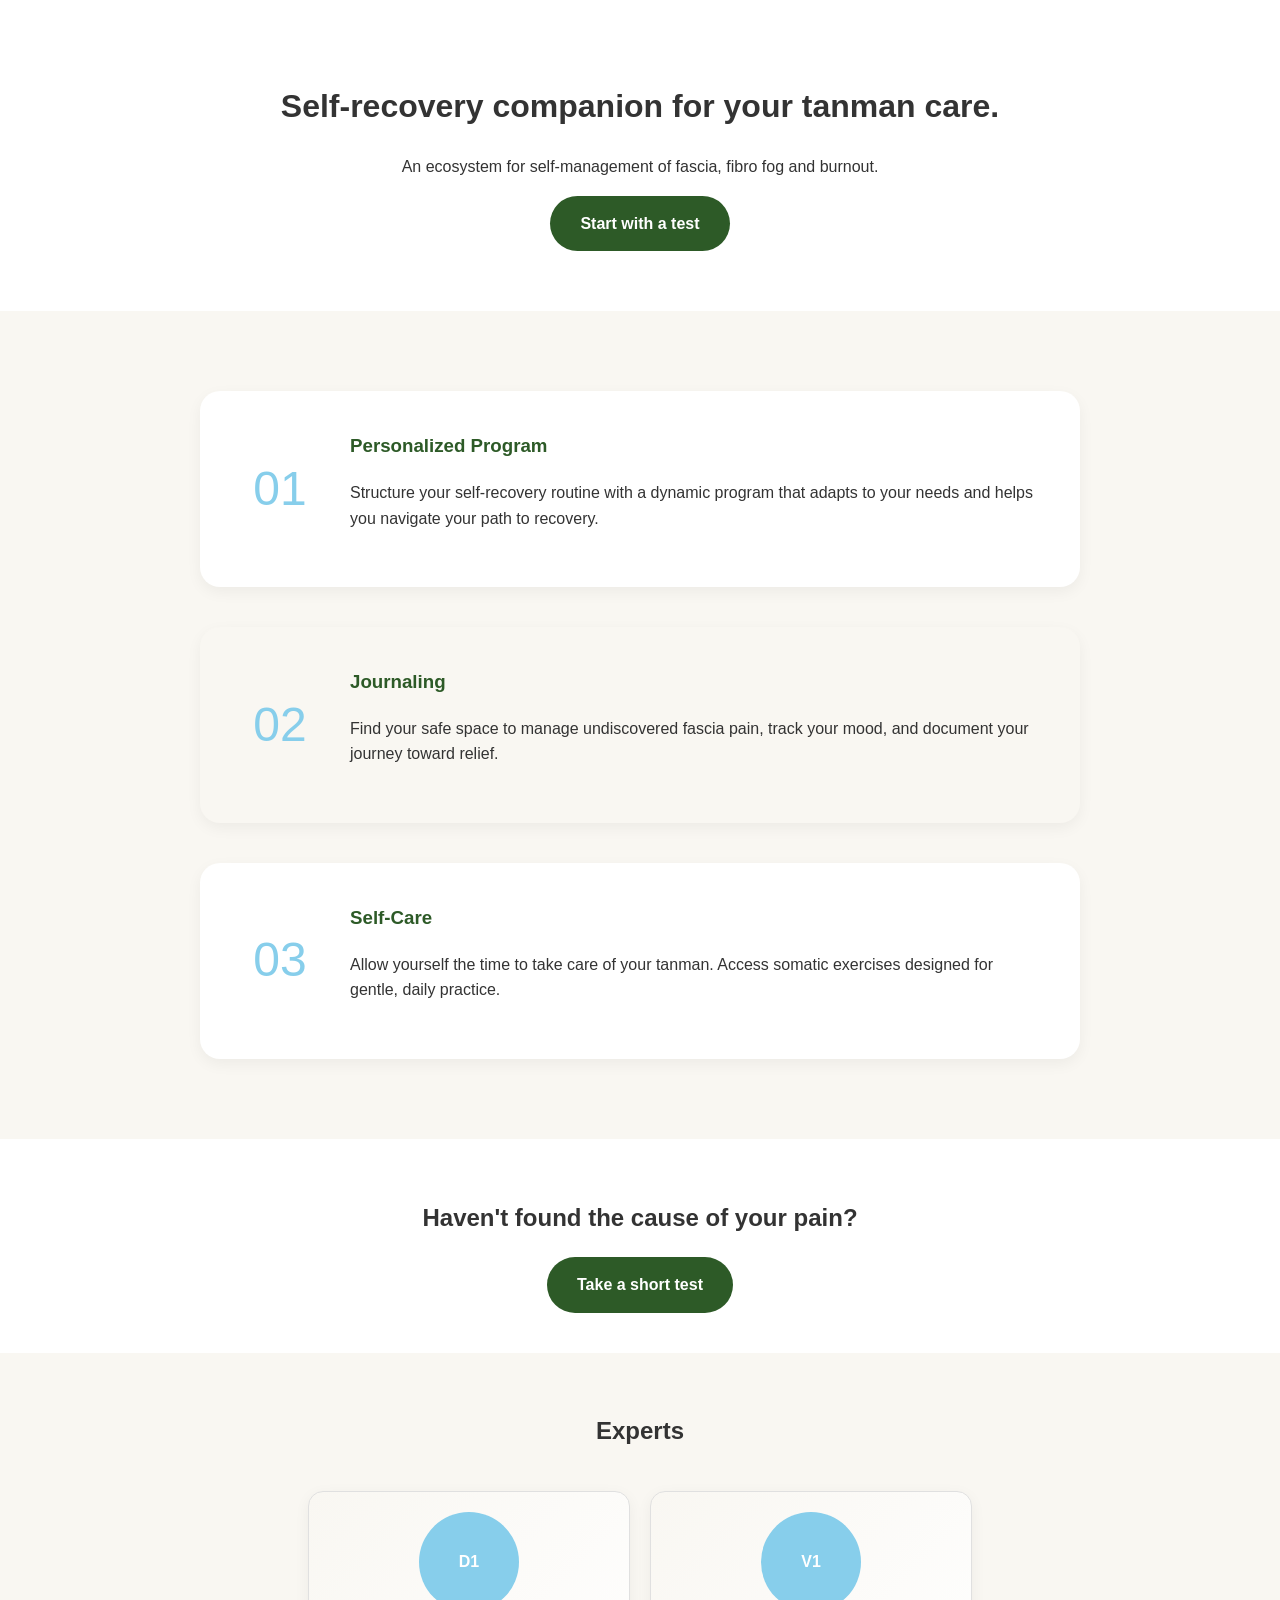
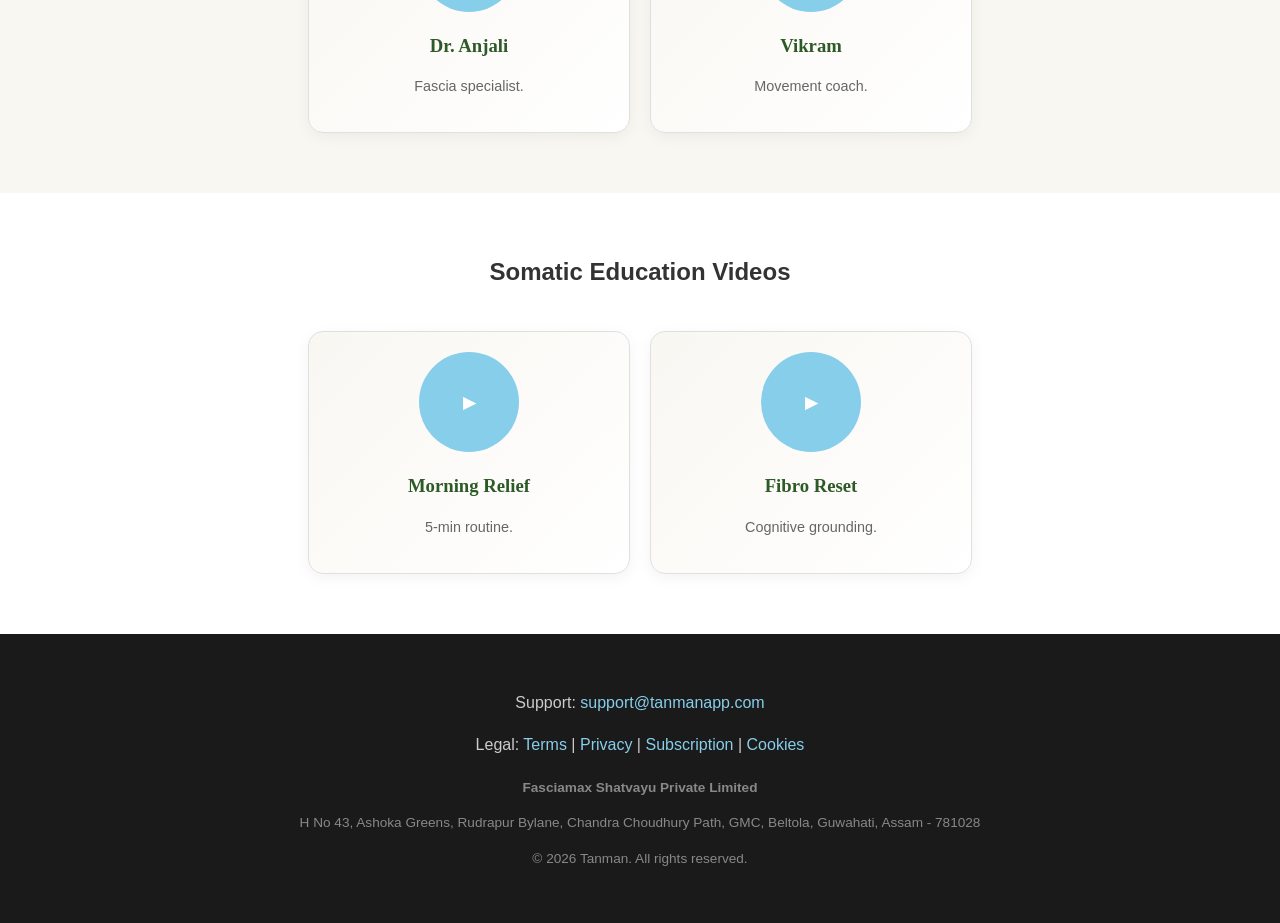
==== index.html @ c7219248 "updated" ====
<!DOCTYPE html>
<html lang="en">
<head>
    <meta charset="UTF-8">
    <meta name="viewport" content="width=device-width, initial-scale=1.0">
    <title>Tanman App - Your Self-Recovery Companion</title>
    <link rel="stylesheet" href="style.css">
</head>
<body>

    <!-- Hero Section -->
    <header>
        <h1>Self-recovery companion for your tanman care.</h1>
        <p>An ecosystem for self-management of fascia, fibro fog and burnout.</p>
        <a href="https://quiz.tanmanapp.com" class="cta-button">Start with a test</a>
    </header>

    <!-- Main Features: Stacked Content Blocks -->
<section>
    <div class="content-section">
        <div class="feature-icon">01</div>
        <div>
            <h3>Personalized Program</h3>
            <p>Structure your self-recovery routine with a dynamic program that adapts to your needs and helps you navigate your path to recovery.</p>
        </div>
    </div>

    <div class="content-section">
        <div class="feature-icon">02</div>
        <div>
            <h3>Journaling</h3>
            <p>Find your safe space to manage undiscovered fascia pain, track your mood, and document your journey toward relief.</p>
        </div>
    </div>

    <div class="content-section">
        <div class="feature-icon">03</div>
        <div>
            <h3>Self-Care</h3>
            <p>Allow yourself the time to take care of your tanman. Access somatic exercises designed for gentle, daily practice.</p>
        </div>
    </div>
</section>

    <!-- CTA Section -->
    <section style="background: var(--white);">
        <h2>Haven't found the cause of your pain?</h2>
        <a href="https://quiz.tanmanapp.com" class="cta-button">Take a short test</a>
    </section>

    <!-- Experts Section -->
    <section>
        <h2>Experts</h2>
        <div class="carousel-container">
            <div class="card"><div class="card-img">D1</div><h3>Dr. Anjali</h3><p>Fascia specialist.</p></div>
            <div class="card"><div class="card-img">V1</div><h3>Vikram</h3><p>Movement coach.</p></div>
        </div>
    </section>

    <!-- Videos Section -->
    <section style="background: var(--white);">
        <h2>Somatic Education Videos</h2>
        <div class="carousel-container">
            <div class="card"><div class="card-img">▶</div><h3>Morning Relief</h3><p>5-min routine.</p></div>
            <div class="card"><div class="card-img">▶</div><h3>Fibro Reset</h3><p>Cognitive grounding.</p></div>
        </div>
    </section>

    <!-- Footer -->
    <footer>
        <nav>
            <p>Support: <a href="mailto:support@tanmanapp.com">support@tanmanapp.com</a></p>
            <p>Legal: <a href="terms.html">Terms</a> | <a href="privacy.html">Privacy</a> | <a href="subscription.html">Subscription</a> | <a href="cookies.html">Cookies</a></p>
        </nav>
        <div class="legal-address">
            <p><strong>Fasciamax Shatvayu Private Limited</strong></p>
            <p>H No 43, Ashoka Greens, Rudrapur Bylane, Chandra Choudhury Path, GMC, Beltola, Guwahati, Assam - 781028</p>
            <p>&copy; 2026 Tanman. All rights reserved.</p>
        </div>
    </footer>

</body>
</html>
---- style.css ----
/* Color Palette */
:root {
    --forest-green: #2d5a27;
    --sky-blue: #87ceeb;
    --bone-white: #f9f7f2;
    --white: #ffffff;
    --text-color: #333;
}

body {
    font-family: 'Segoe UI', Tahoma, Geneva, Verdana, sans-serif;
    line-height: 1.6;
    color: var(--text-color);
    background-color: var(--bone-white);
    margin: 0;
    padding: 0;
}

header {
    padding: 60px 20px;
    background-color: var(--white);
    text-align: center;
}

section {
    padding: 40px 20px;
    text-align: center;
    background-color: var(--bone-white);
}

/* Specific section highlights */
section:nth-of-type(even) {
    background-color: var(--white);
}

.cta-button {
    display: inline-block;
    padding: 15px 30px;
    background-color: var(--forest-green);
    color: var(--white);
    text-decoration: none;
    border-radius: 30px;
    font-weight: bold;
    transition: background 0.3s ease;
}

.cta-button:hover {
    background-color: #1e3d1a;
}

/* Footer styling */
footer {
    background: #1a1a1a;
    color: #ccc;
    padding: 40px 20px;
    text-align: center;
}

footer a {
    color: var(--sky-blue);
    text-decoration: none;
}

.legal-address {
    margin-top: 20px;
    font-size: 0.85em;
    color: #888;
}

footer ul {
    list-style: none;
    padding: 0;
}

footer ul li {
    display: block;
    margin: 10px 0;
}
/* Card Container */
.carousel-container {
    display: flex;
    justify-content: center;
    gap: 20px;
    padding: 20px;
    flex-wrap: wrap;
}

/* Card Styling with Gradient */
.card {
    background: linear-gradient(135deg, #f9f7f2 0%, #ffffff 100%);
    border: 1px solid #e0e0e0;
    border-radius: 15px;
    padding: 20px;
    width: 280px;
    text-align: center;
    box-shadow: 0 4px 15px rgba(0,0,0,0.05);
    transition: transform 0.3s ease;
}

.card:hover { transform: translateY(-10px); }

/* Placeholder Images */
.card-img {
    width: 100px;
    height: 100px;
    background-color: #87ceeb; /* Sky blue placeholder */
    border-radius: 50%;
    margin: 0 auto 15px;
    display: flex;
    align-items: center;
    justify-content: center;
    color: white;
    font-weight: bold;
}

/* Container for stacked content blocks */
.content-section {
    max-width: 800px;
    margin: 40px auto;
    padding: 40px;
    border-radius: 20px;
    background: var(--white);
    box-shadow: 0 5px 15px rgba(0,0,0,0.05);
    text-align: left;
    display: flex;
    align-items: center;
    gap: 30px;
}

/* Optional: Alternate background colors for visual flow */
.content-section:nth-of-type(even) {
    background: var(--bone-white);
}

.feature-icon {
    font-size: 3rem;
    color: var(--sky-blue);
    min-width: 80px;
    text-align: center;
}

.content-section h3 { color: var(--forest-green); margin-top: 0; }
/* Typography Styles */
.card h3 { font-family: 'Georgia', serif; color: #2d5a27; margin-bottom: 10px; }
.card p { font-family: 'Arial', sans-serif; font-size: 0.9em; color: #666; }
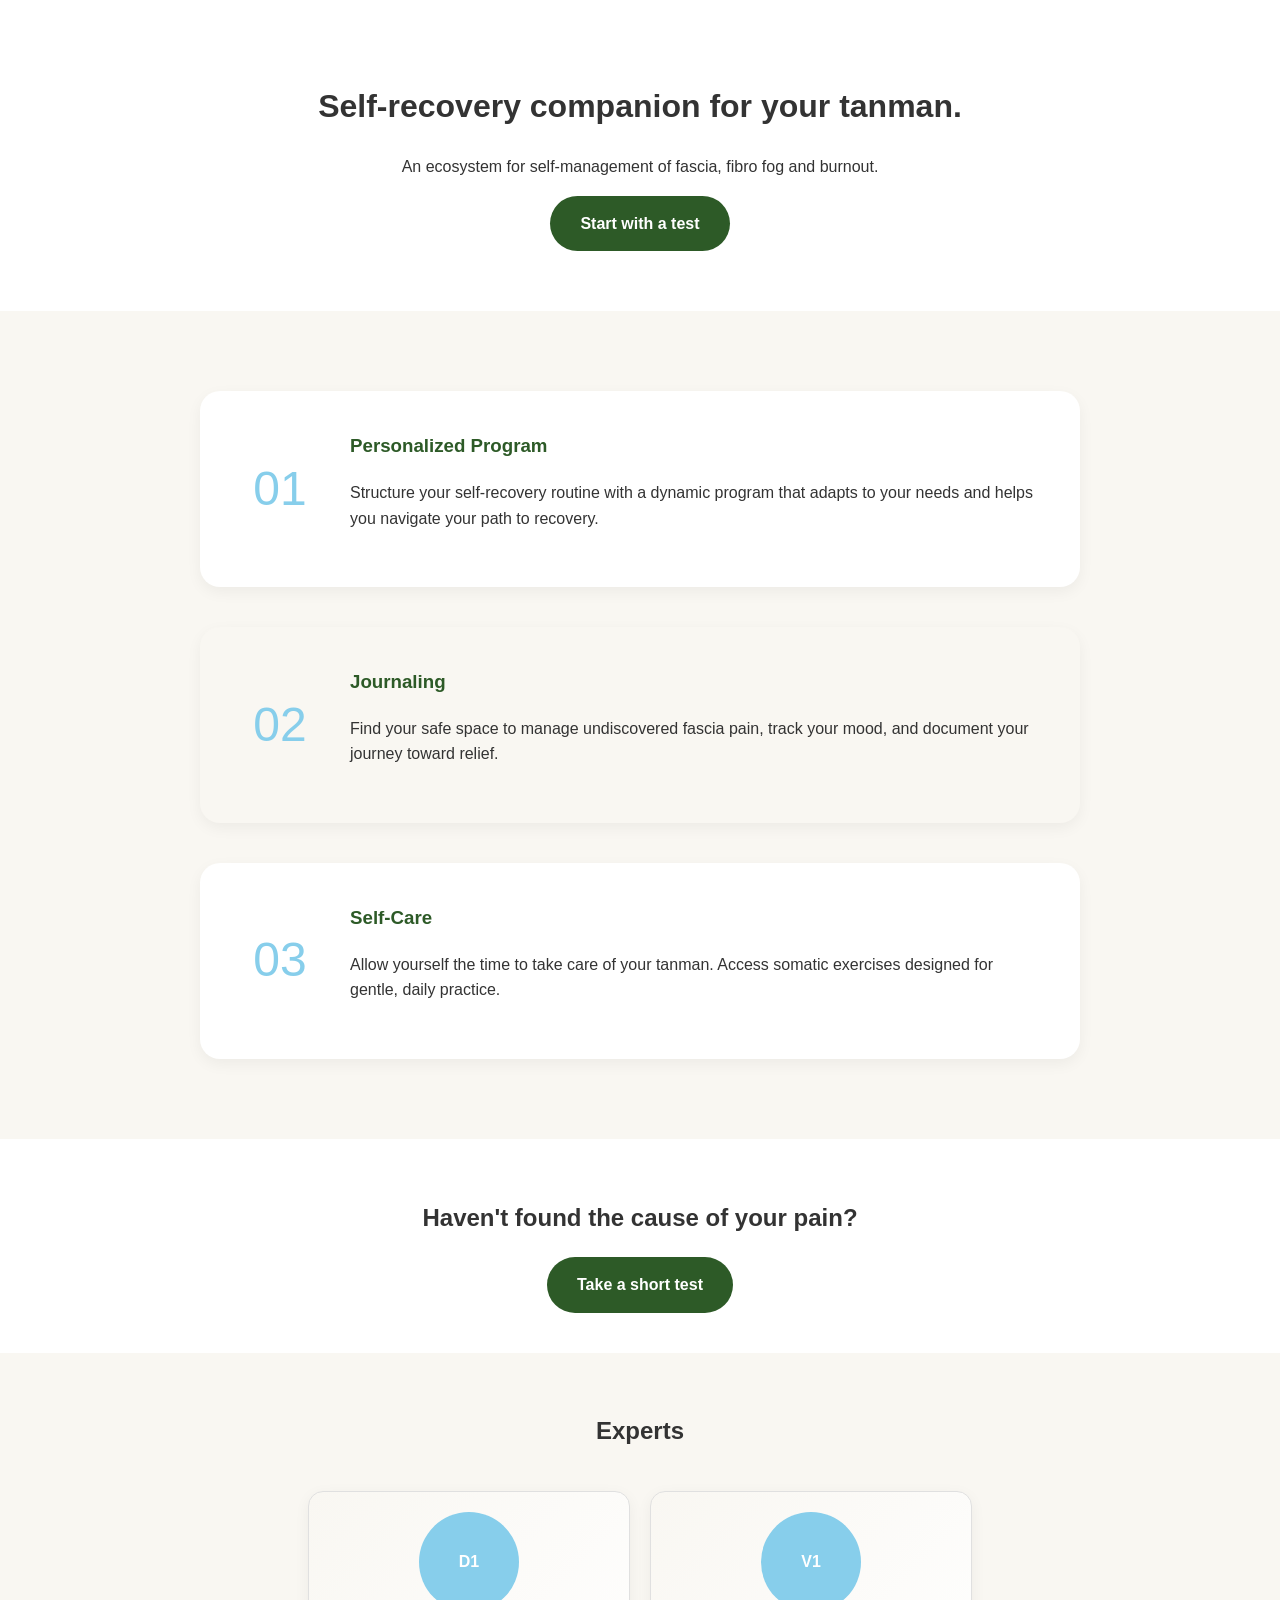
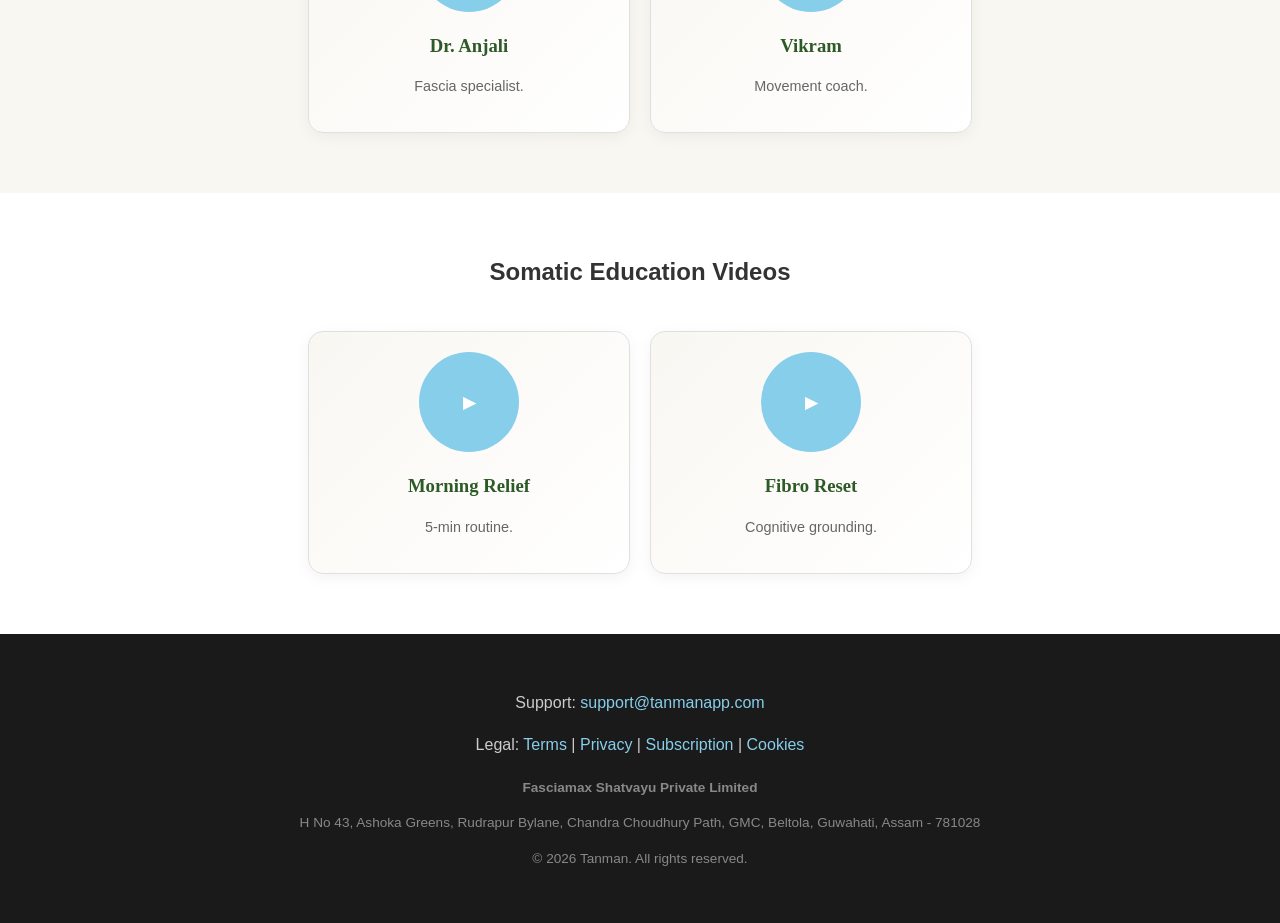
==== commit aa8a33d5: "hh" ====
--- a/index.html
+++ b/index.html
@@ -10,7 +10,7 @@
 
     <!-- Hero Section -->
     <header>
-        <h1>Self-recovery companion for your tanman care.</h1>
+        <h1>Self-recovery companion for your tanman.</h1>
         <p>An ecosystem for self-management of fascia, fibro fog and burnout.</p>
         <a href="https://quiz.tanmanapp.com" class="cta-button">Start with a test</a>
     </header>
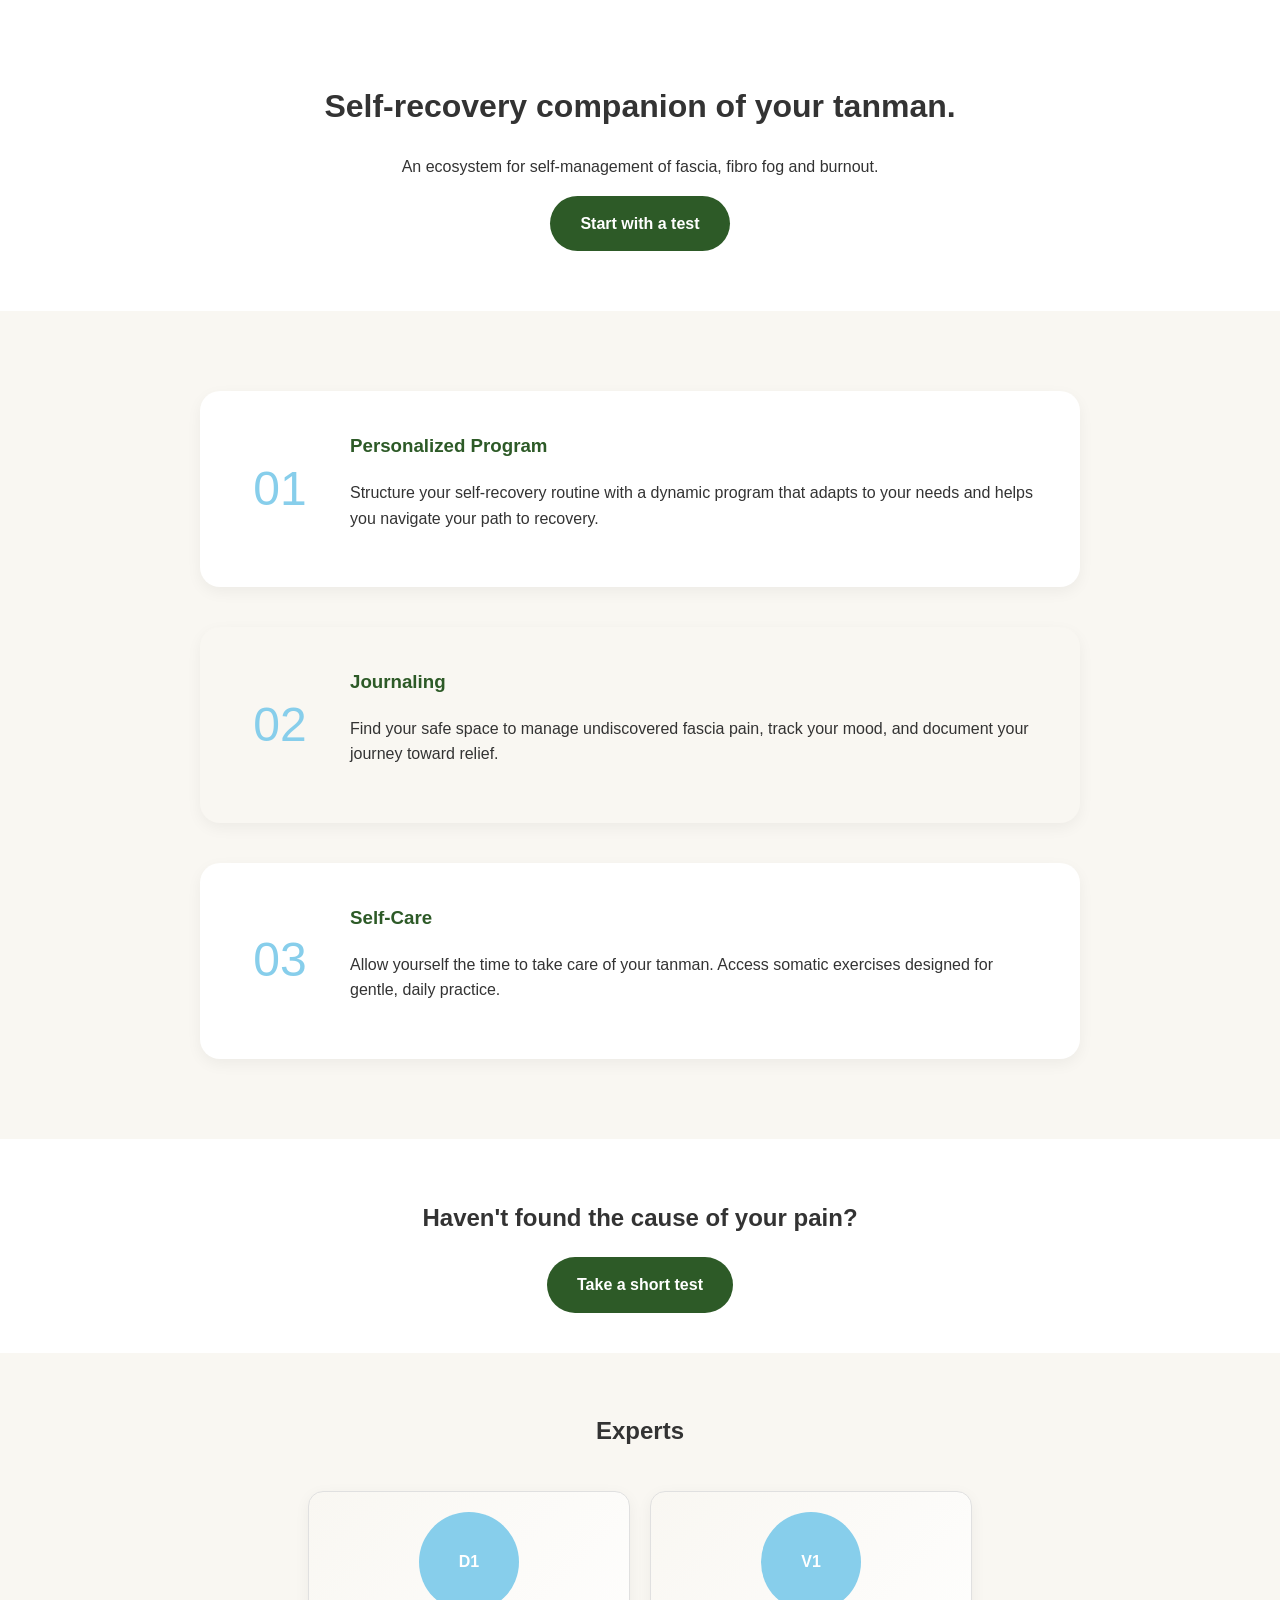
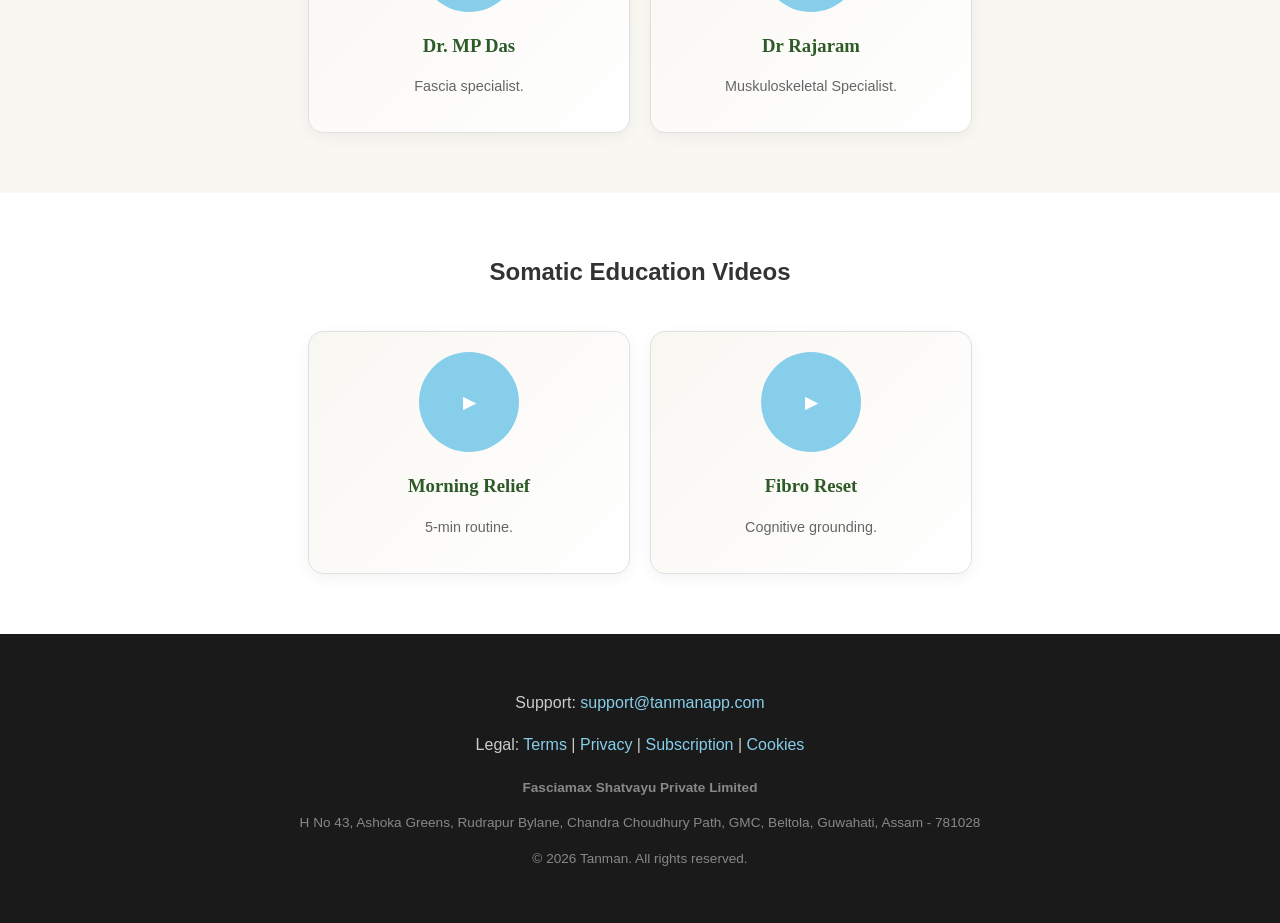
==== commit a64297f2: "dddd" ====
--- a/index.html
+++ b/index.html
@@ -10,7 +10,7 @@
 
     <!-- Hero Section -->
     <header>
-        <h1>Self-recovery companion for your tanman.</h1>
+        <h1>Self-recovery companion of your tanman.</h1>
         <p>An ecosystem for self-management of fascia, fibro fog and burnout.</p>
         <a href="https://quiz.tanmanapp.com" class="cta-button">Start with a test</a>
     </header>
@@ -52,8 +52,8 @@
     <section>
         <h2>Experts</h2>
         <div class="carousel-container">
-            <div class="card"><div class="card-img">D1</div><h3>Dr. Anjali</h3><p>Fascia specialist.</p></div>
-            <div class="card"><div class="card-img">V1</div><h3>Vikram</h3><p>Movement coach.</p></div>
+            <div class="card"><div class="card-img">D1</div><h3>Dr. MP Das</h3><p>Fascia specialist.</p></div>
+            <div class="card"><div class="card-img">V1</div><h3>Dr Rajaram</h3><p>Muskuloskeletal Specialist.</p></div>
         </div>
     </section>
 
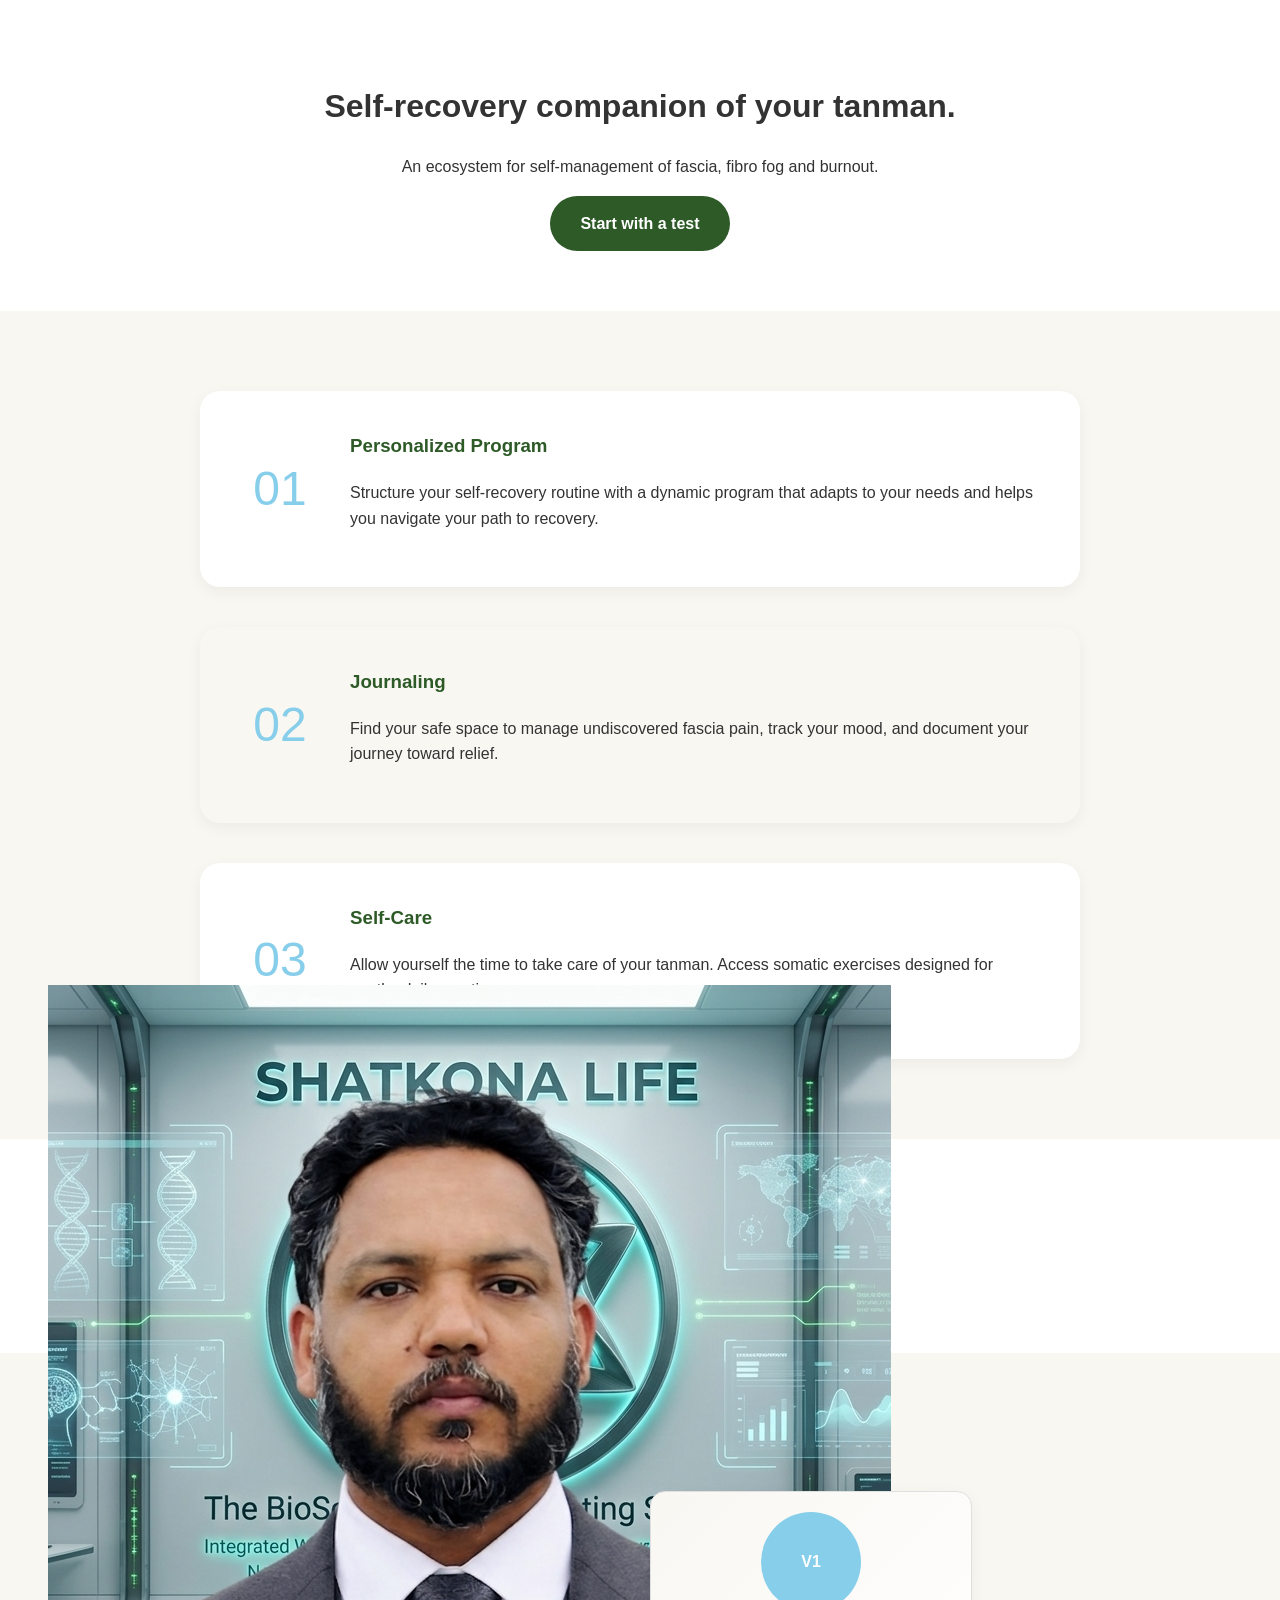
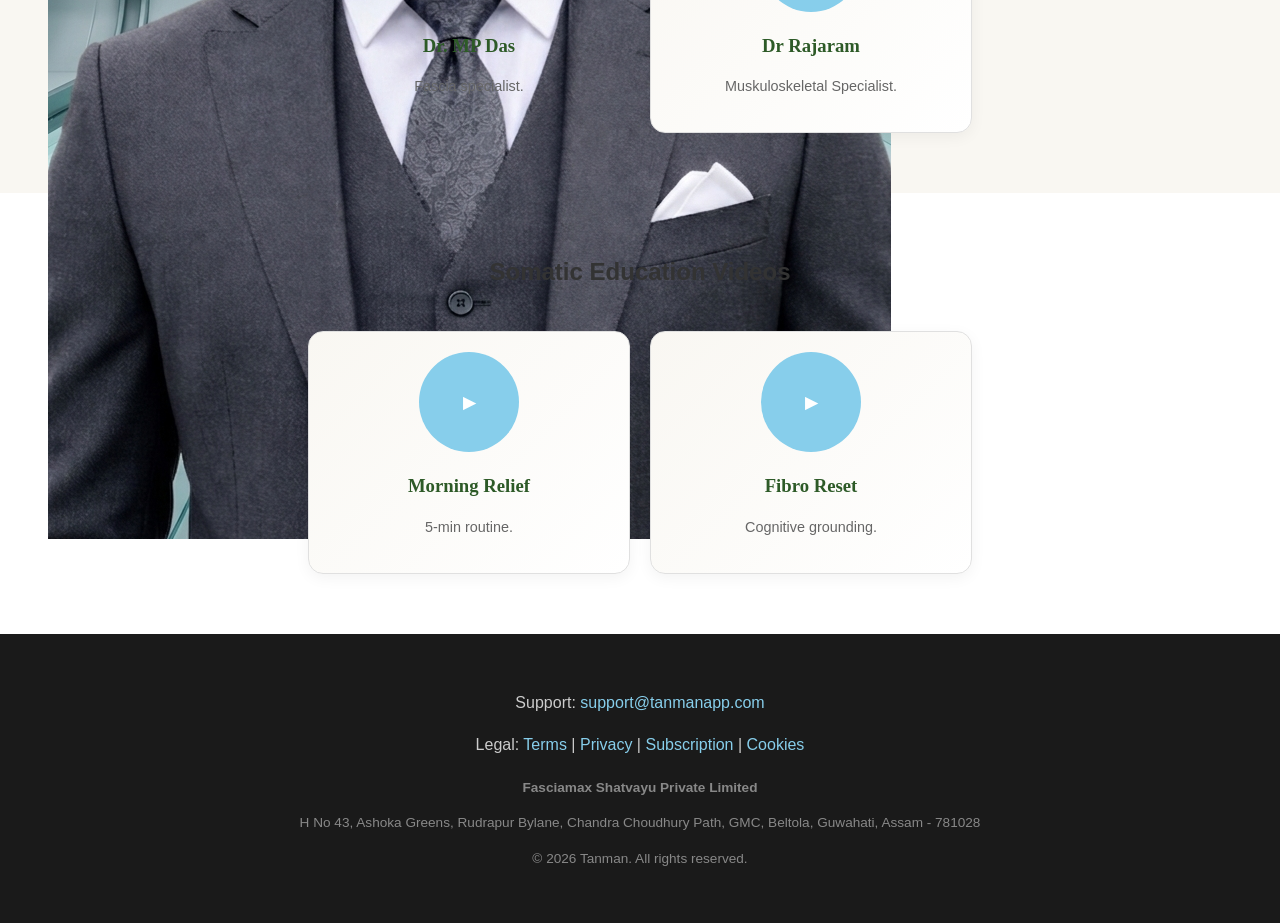
==== commit 57f8de47: "hbhb" ====
--- a/index.html
+++ b/index.html
@@ -49,13 +49,26 @@
     </section>
 
     <!-- Experts Section -->
-    <section>
-        <h2>Experts</h2>
-        <div class="carousel-container">
-            <div class="card"><div class="card-img">D1</div><h3>Dr. MP Das</h3><p>Fascia specialist.</p></div>
-            <div class="card"><div class="card-img">V1</div><h3>Dr Rajaram</h3><p>Muskuloskeletal Specialist.</p></div>
+<section>
+    <h2>Experts</h2>
+    <div class="carousel-container">
+        <!-- Dr. MP Das with image -->
+        <div class="card">
+            <div class="card-img">
+                <img src="assets/team/member1.jpg" alt="Dr. MP Das">
+            </div>
+            <h3>Dr. MP Das</h3>
+            <p>Fascia specialist.</p>
         </div>
-    </section>
+
+        <!-- Keep other members here -->
+        <div class="card">
+            <div class="card-img">V1</div>
+            <h3>Dr Rajaram</h3>
+            <p>Muskuloskeletal Specialist.</p>
+        </div>
+    </div>
+</section>
 
     <!-- Videos Section -->
     <section style="background: var(--white);">
--- a/style.css
+++ b/style.css
@@ -11,7 +11,10 @@
     font-family: 'Segoe UI', Tahoma, Geneva, Verdana, sans-serif;
     line-height: 1.6;
     color: var(--text-color);
-    background-color: var(--bone-white);
+    /* Updated background gradient */
+    background: linear-gradient(180deg, #3992f3 0%, #4d9bef 50%, #ffffff 100%);
+    background-attachment: fixed;
+    min-height: 100vh;
     margin: 0;
     padding: 0;
 }
@@ -76,6 +79,7 @@
     display: block;
     margin: 10px 0;
 }
+
 /* Card Container */
 .carousel-container {
     display: flex;
@@ -140,6 +144,7 @@
 }
 
 .content-section h3 { color: var(--forest-green); margin-top: 0; }
+
 /* Typography Styles */
 .card h3 { font-family: 'Georgia', serif; color: #2d5a27; margin-bottom: 10px; }
 .card p { font-family: 'Arial', sans-serif; font-size: 0.9em; color: #666; }
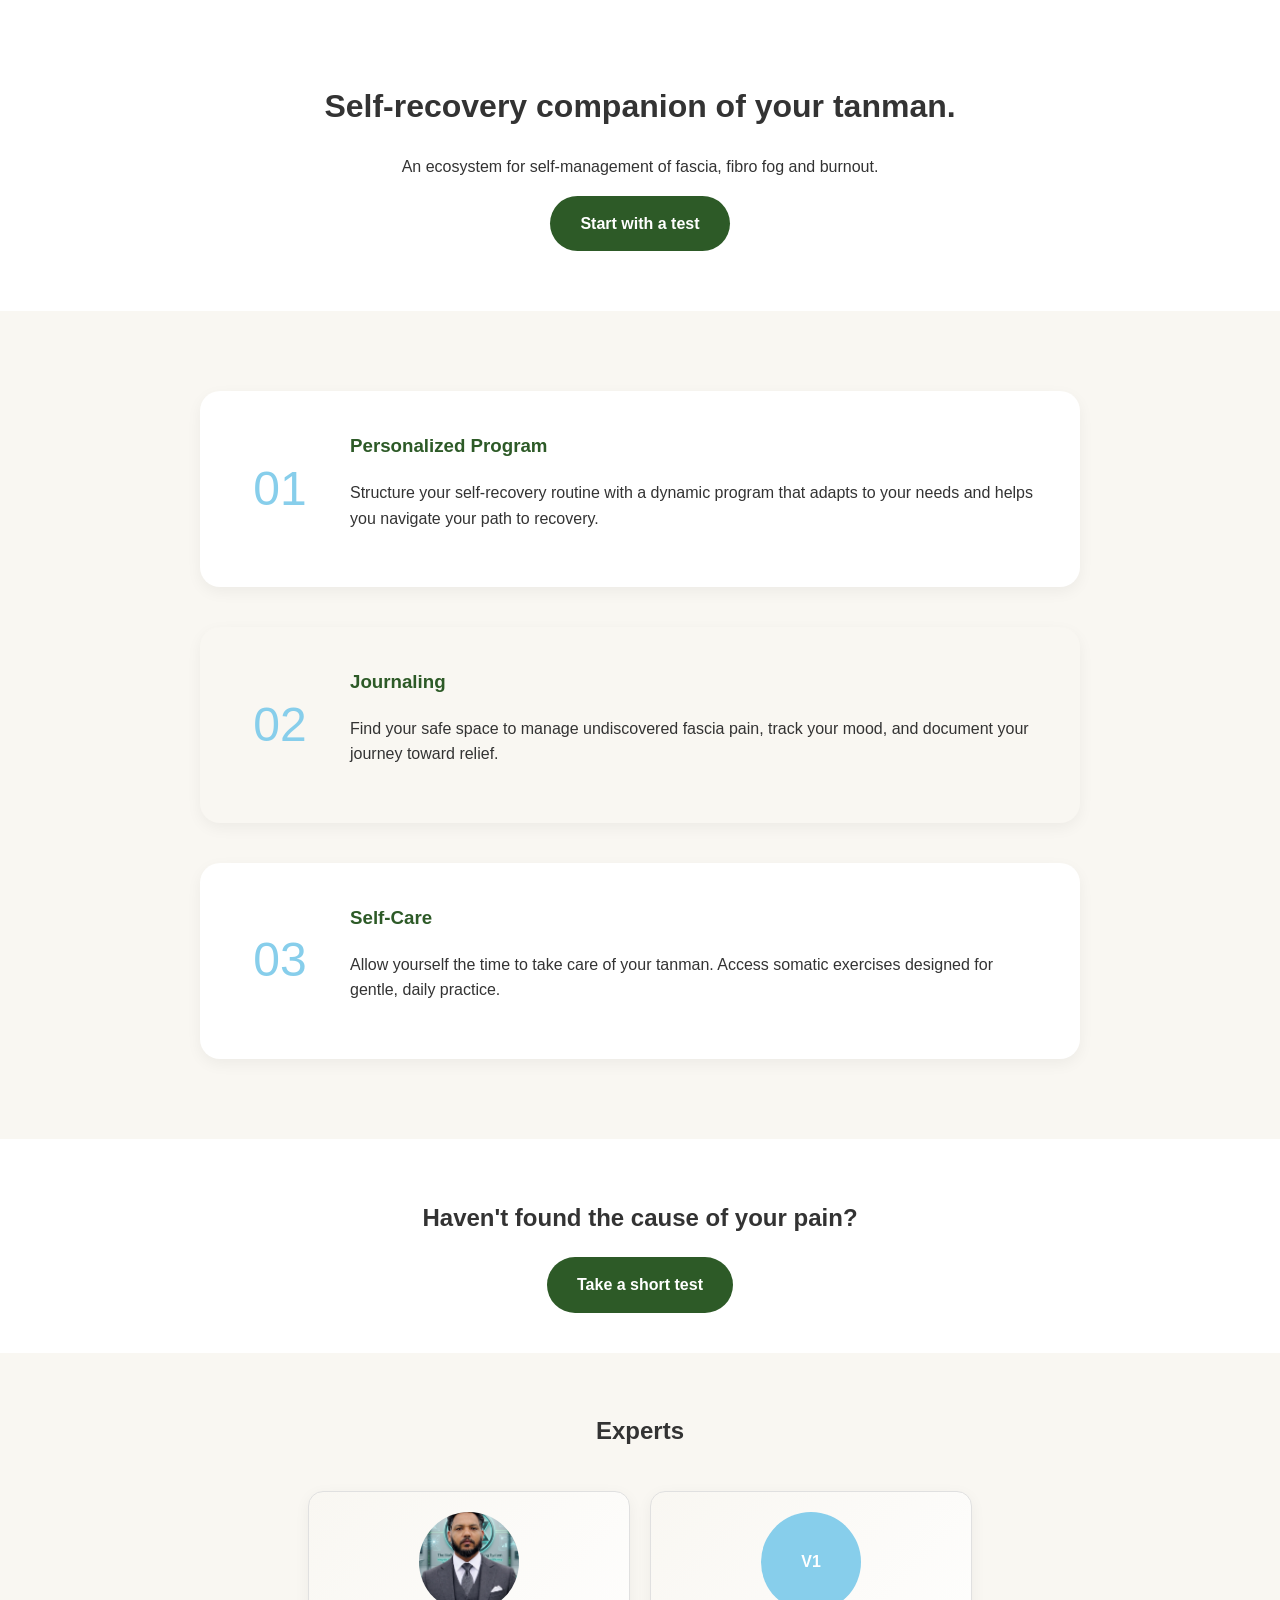
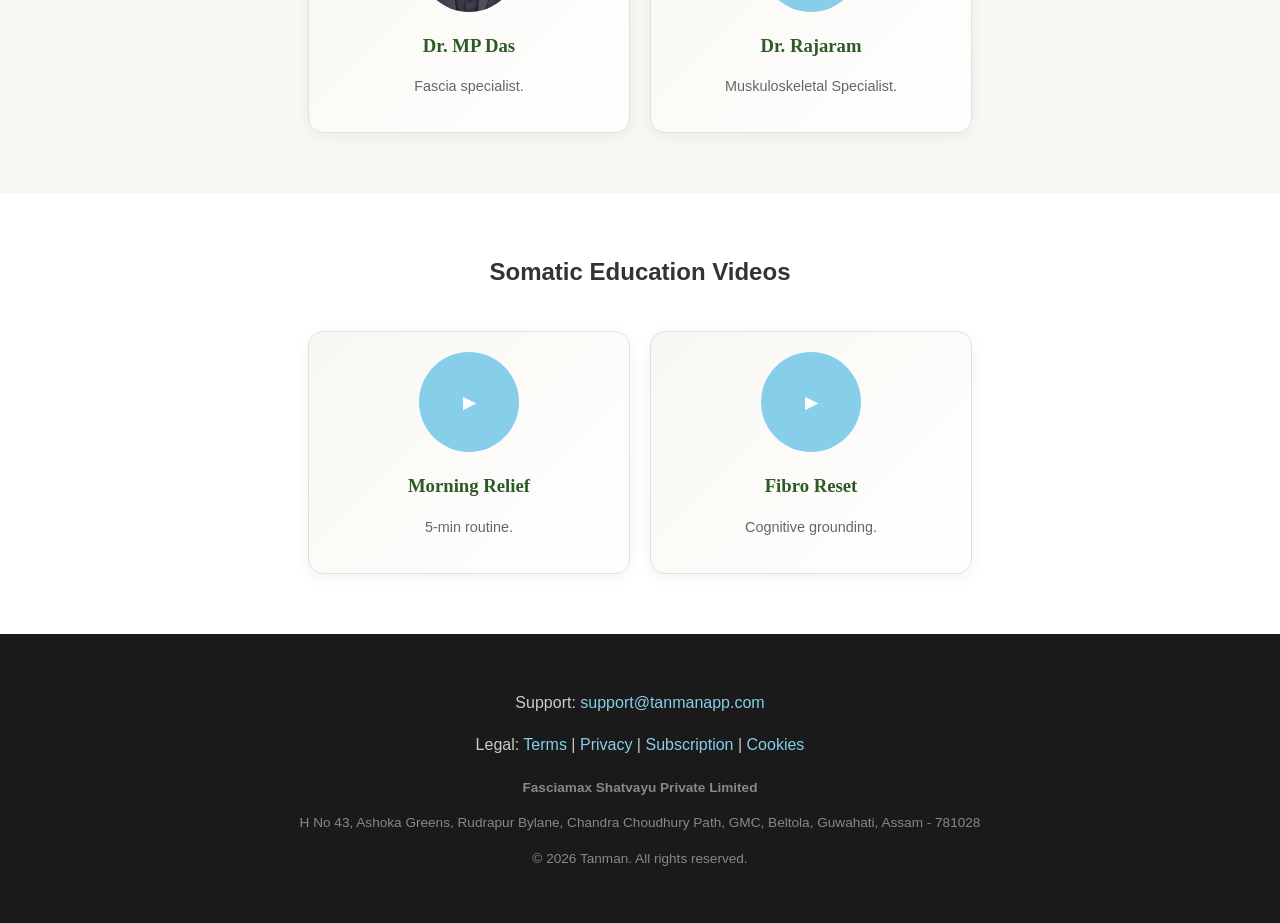
==== commit 6eae8c8b: "hhh" ====
--- a/index.html
+++ b/index.html
@@ -52,23 +52,30 @@
 <section>
     <h2>Experts</h2>
     <div class="carousel-container">
-        <!-- Dr. MP Das with image -->
-        <div class="card">
-            <div class="card-img">
-                <img src="assets/team/member1.jpg" alt="Dr. MP Das">
+        
+        <!-- Dr. MP Das -->
+        <a href="specialist-das.html" style="text-decoration: none; color: inherit;">
+            <div class="card">
+                <div class="card-img">
+                    <img src="assets/team/member1.jpg" alt="Dr. MP Das">
+                </div>
+                <h3>Dr. MP Das</h3>
+                <p>Fascia specialist.</p>
             </div>
-            <h3>Dr. MP Das</h3>
-            <p>Fascia specialist.</p>
-        </div>
+        </a>
 
-        <!-- Keep other members here -->
-        <div class="card">
-            <div class="card-img">V1</div>
-            <h3>Dr Rajaram</h3>
-            <p>Muskuloskeletal Specialist.</p>
-        </div>
+        <!-- Dr. Rajaram (Add link here once you create his page) -->
+        <a href="specialist-rajaram.html" style="text-decoration: none; color: inherit;">
+            <div class="card">
+                <div class="card-img">V1</div>
+                <h3>Dr. Rajaram</h3>
+                <p>Muskuloskeletal Specialist.</p>
+            </div>
+        </a>
     </div>
 </section>
+
+       
 
     <!-- Videos Section -->
     <section style="background: var(--white);">
--- a/style.css
+++ b/style.css
@@ -143,6 +143,24 @@
     text-align: center;
 }
 
+.card-img {
+    width: 100px;
+    height: 100px;
+    border-radius: 50%;
+    margin: 0 auto 15px;
+    overflow: hidden; /* Important: clips the image to the circle */
+    background-color: #87ceeb; /* Fallback color */
+    display: flex;
+    align-items: center;
+    justify-content: center;
+}
+
+.card-img img {
+    width: 100%;
+    height: 100%;
+    object-fit: cover; /* Important: ensures the photo fills the circle without stretching */
+}
+
 .content-section h3 { color: var(--forest-green); margin-top: 0; }
 
 /* Typography Styles */
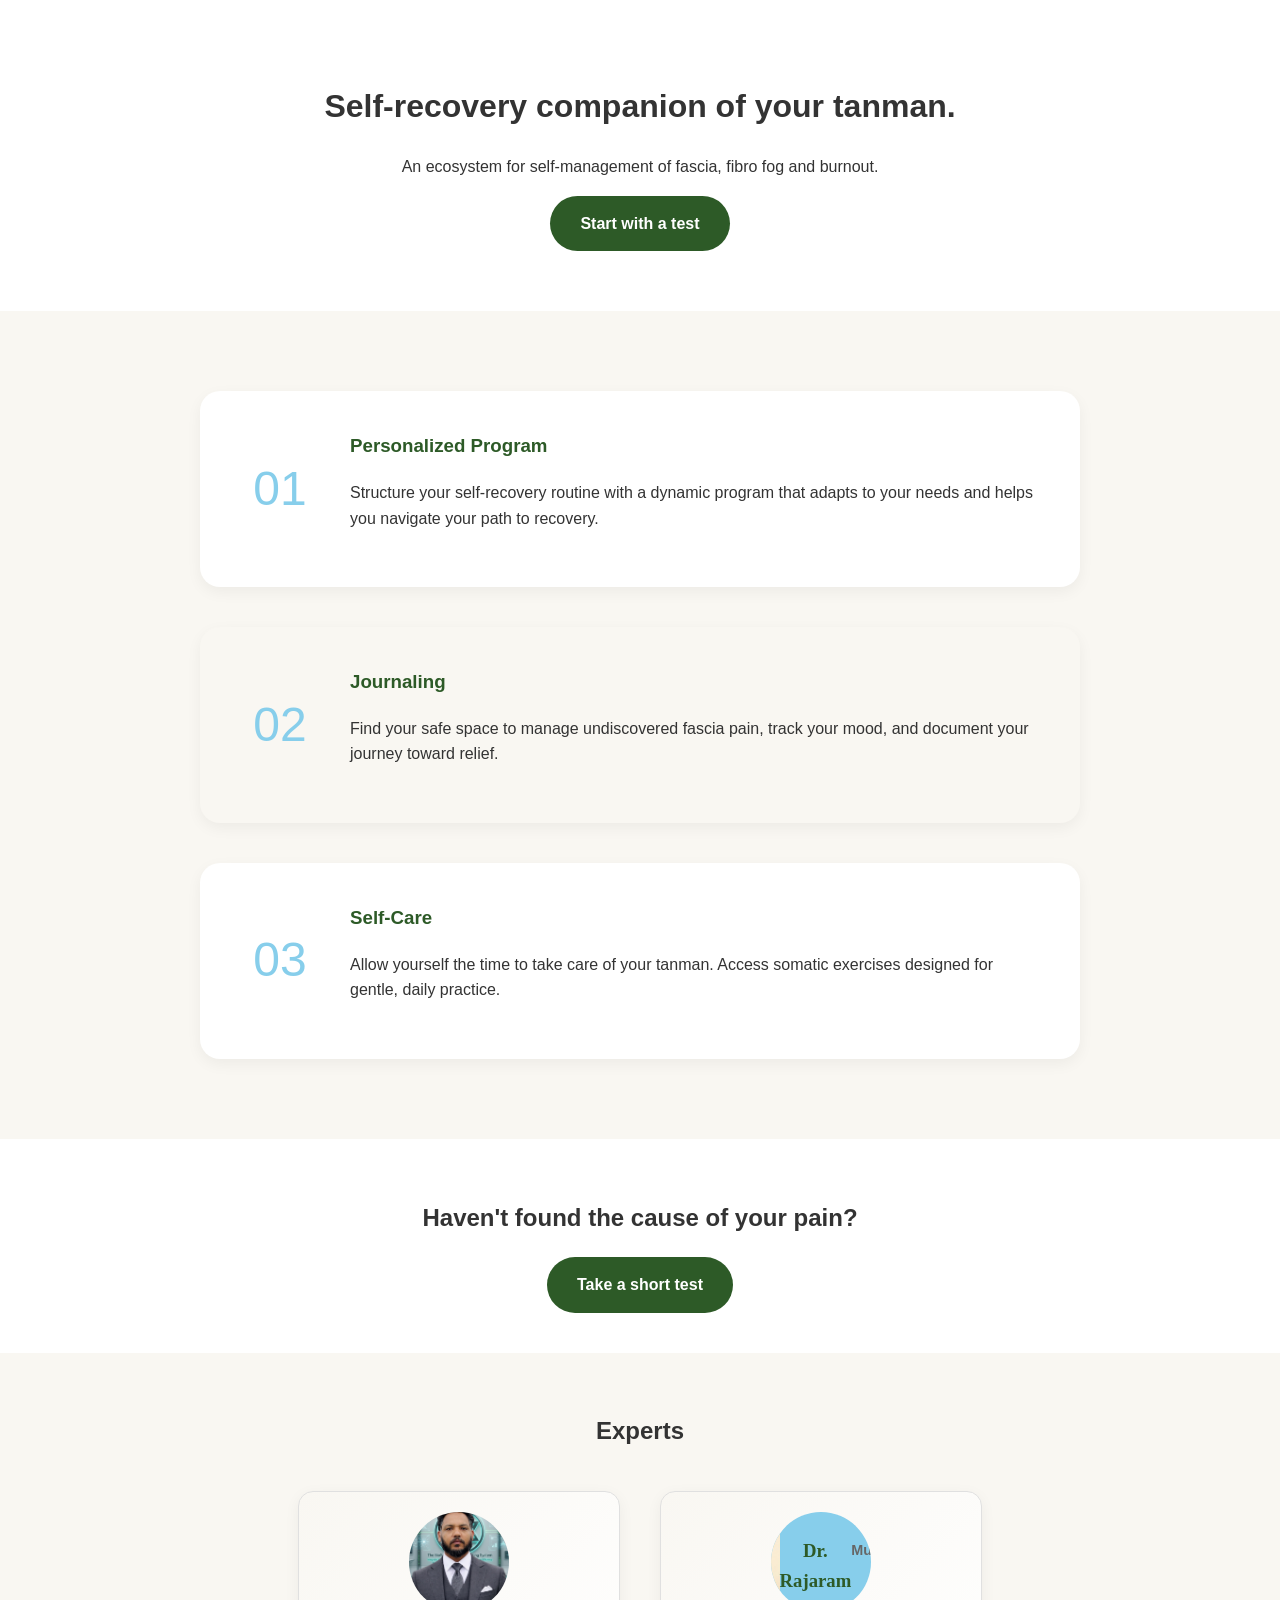
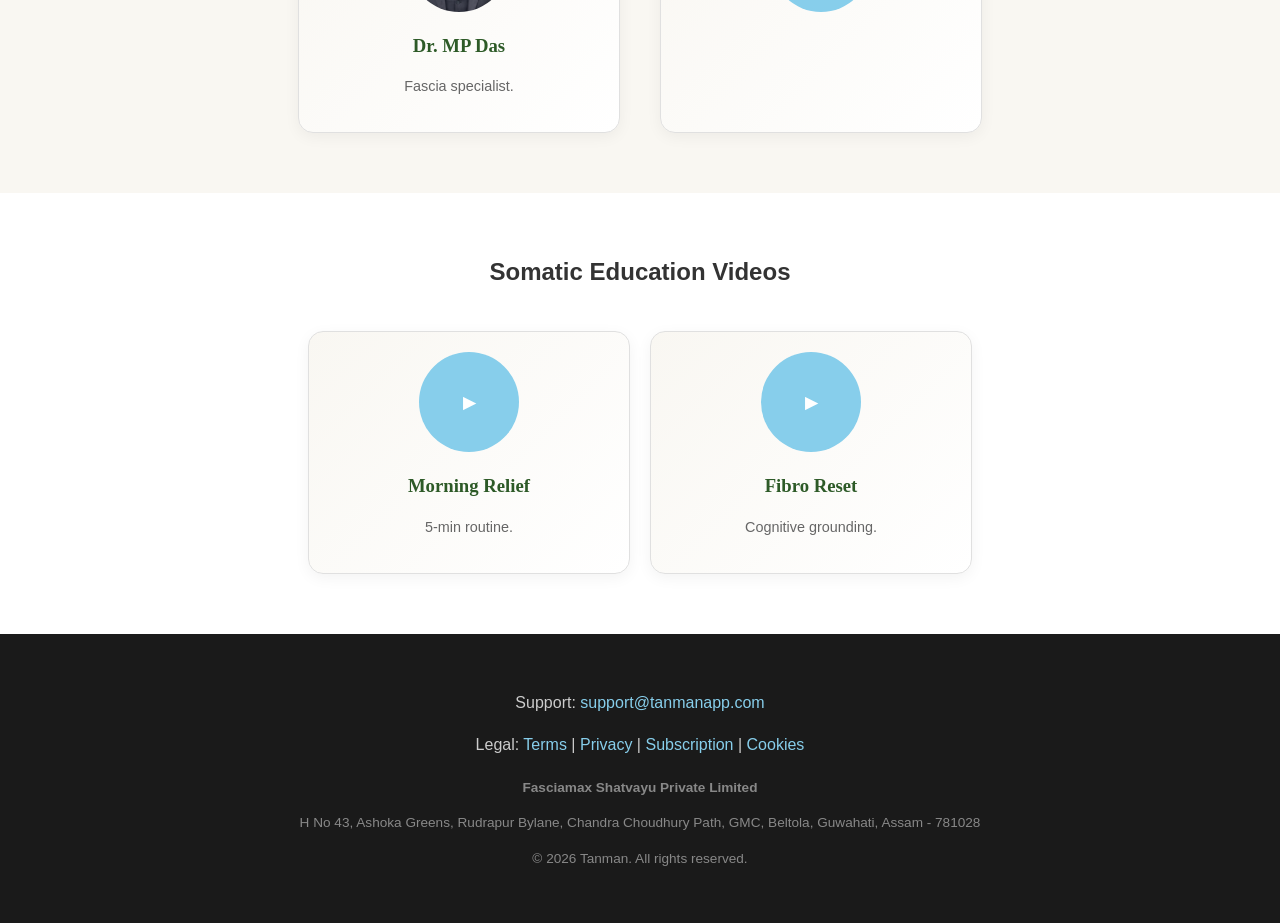
==== commit f7e4e885: "rajaram" ====
--- a/index.html
+++ b/index.html
@@ -67,7 +67,8 @@
         <!-- Dr. Rajaram (Add link here once you create his page) -->
         <a href="specialist-rajaram.html" style="text-decoration: none; color: inherit;">
             <div class="card">
-                <div class="card-img">V1</div>
+                <div class="card-img">
+                    <img src="assets/team/member2.jpg" alt="Dr. Rajaram">
                 <h3>Dr. Rajaram</h3>
                 <p>Muskuloskeletal Specialist.</p>
             </div>
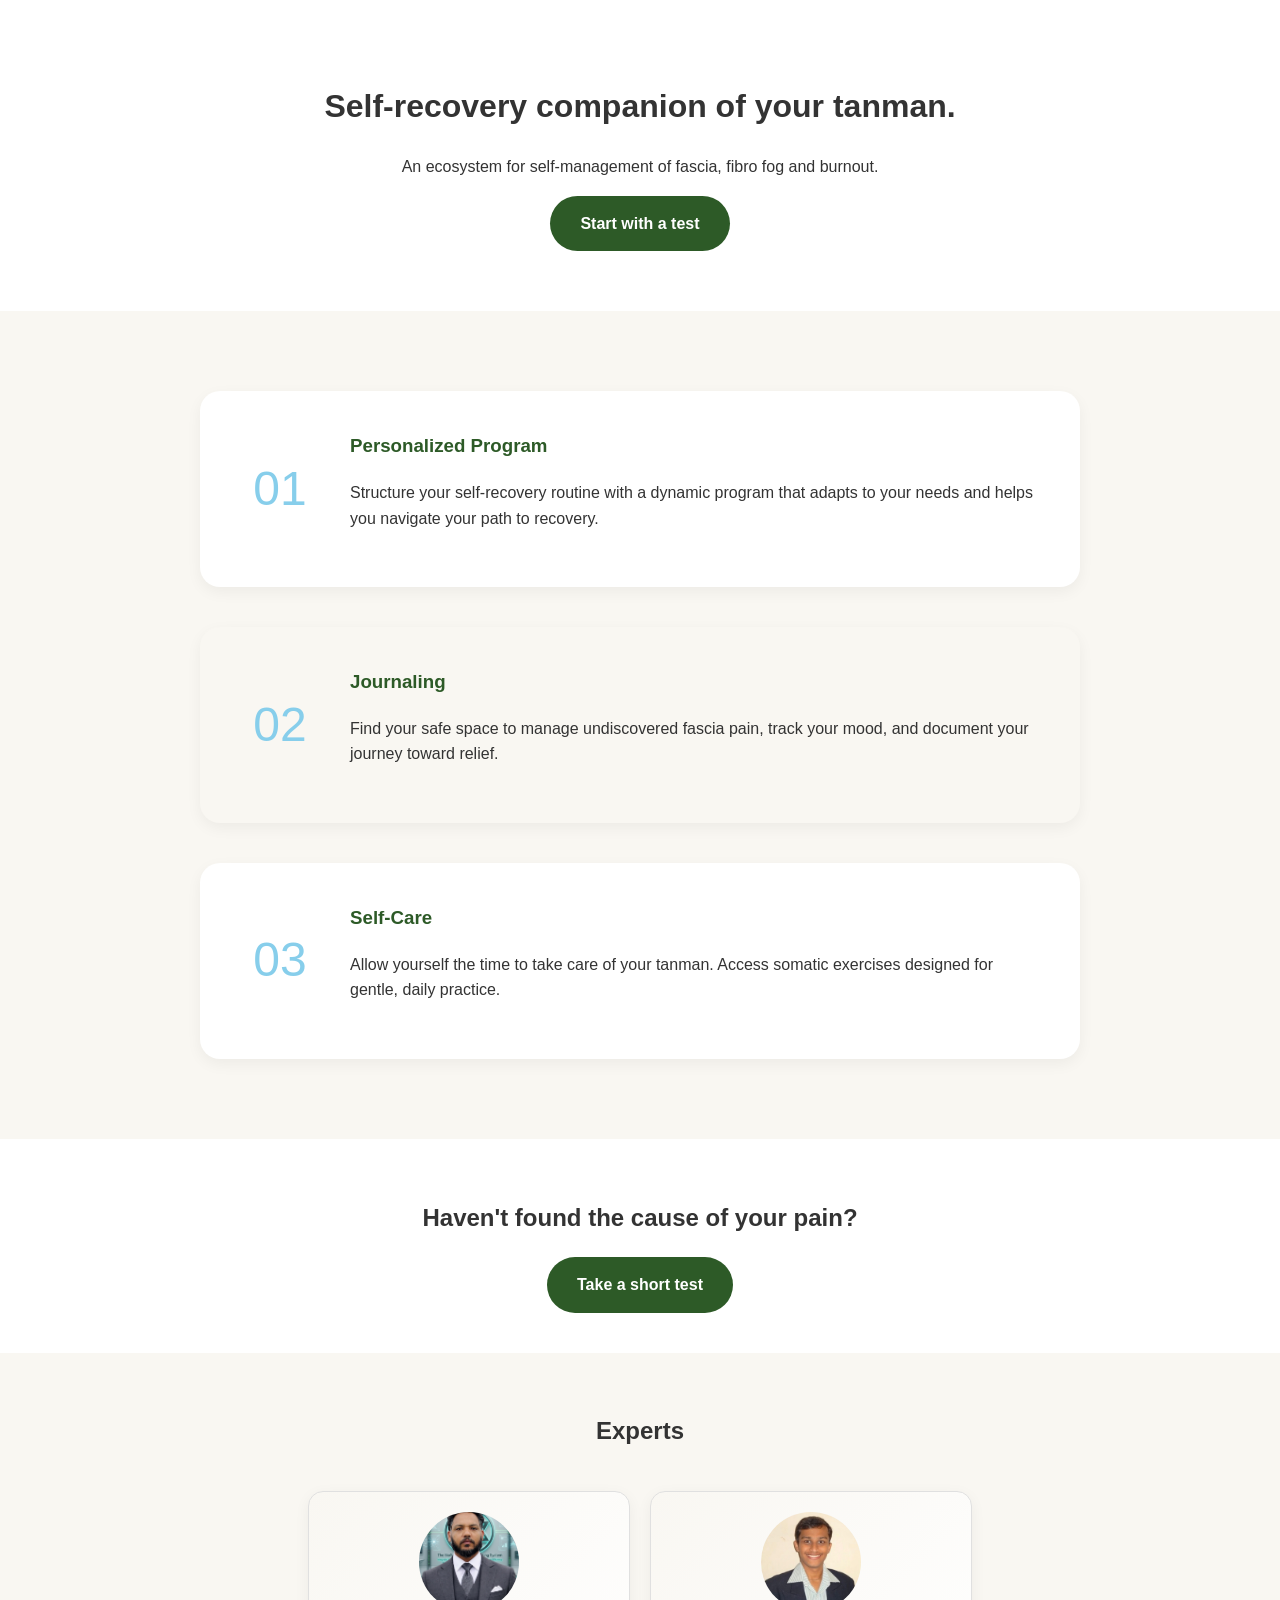
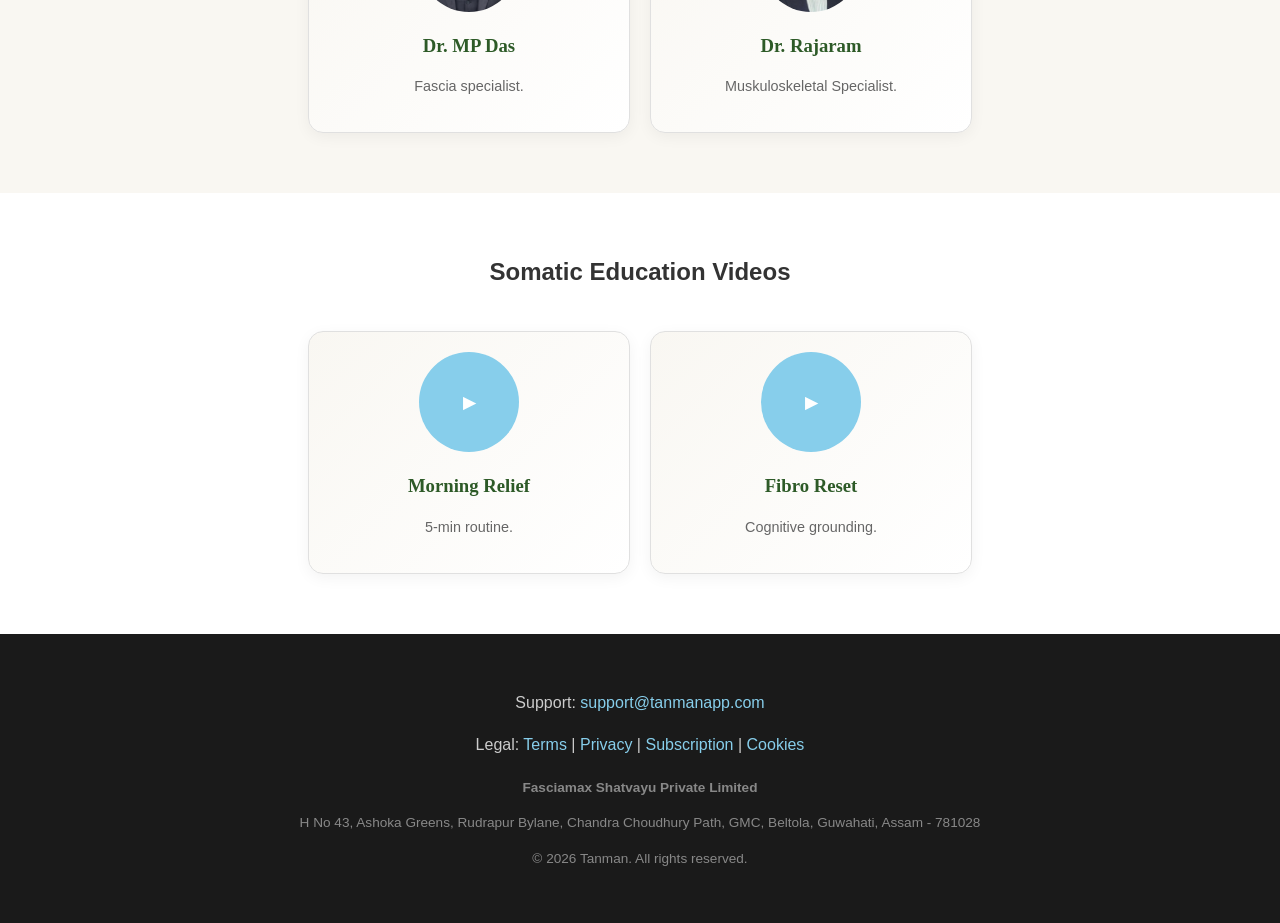
==== commit 6454fcae: "cc" ====
--- a/index.html
+++ b/index.html
@@ -69,6 +69,7 @@
             <div class="card">
                 <div class="card-img">
                     <img src="assets/team/member2.jpg" alt="Dr. Rajaram">
+                </div>
                 <h3>Dr. Rajaram</h3>
                 <p>Muskuloskeletal Specialist.</p>
             </div>
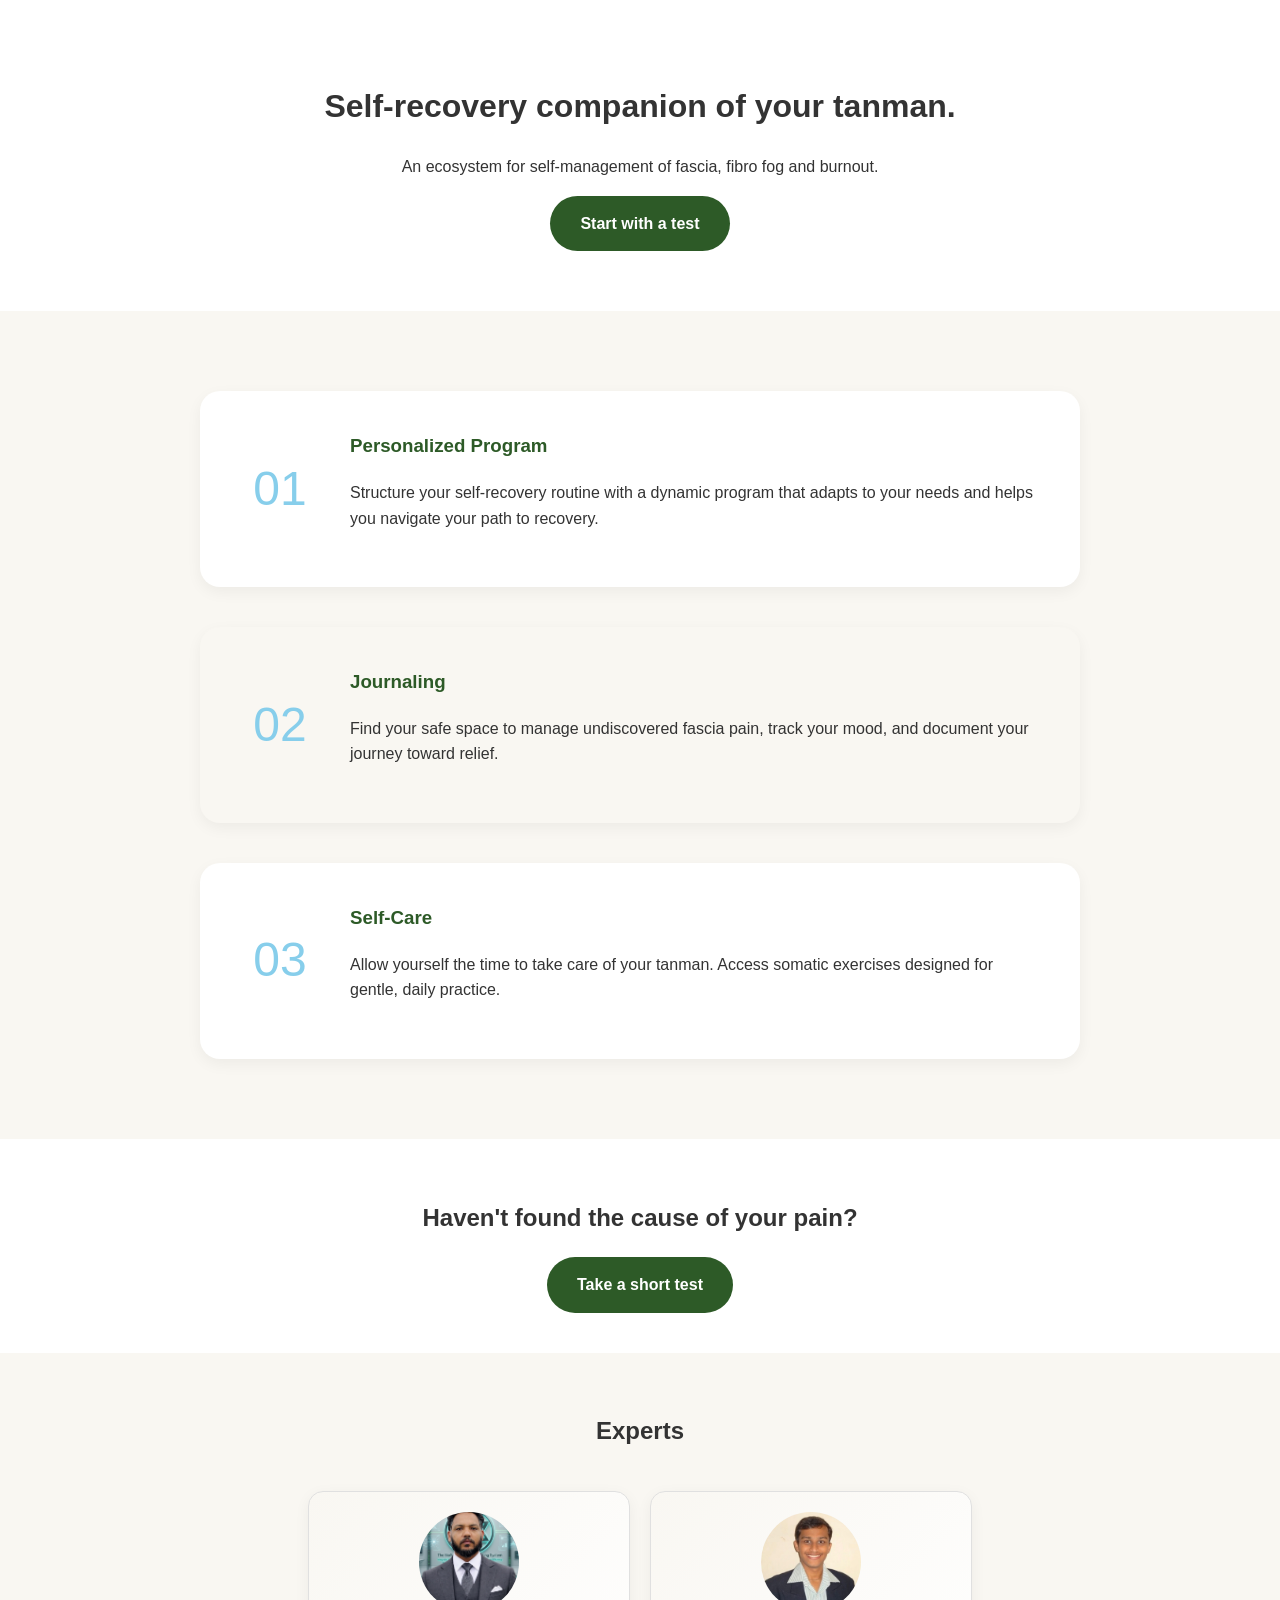
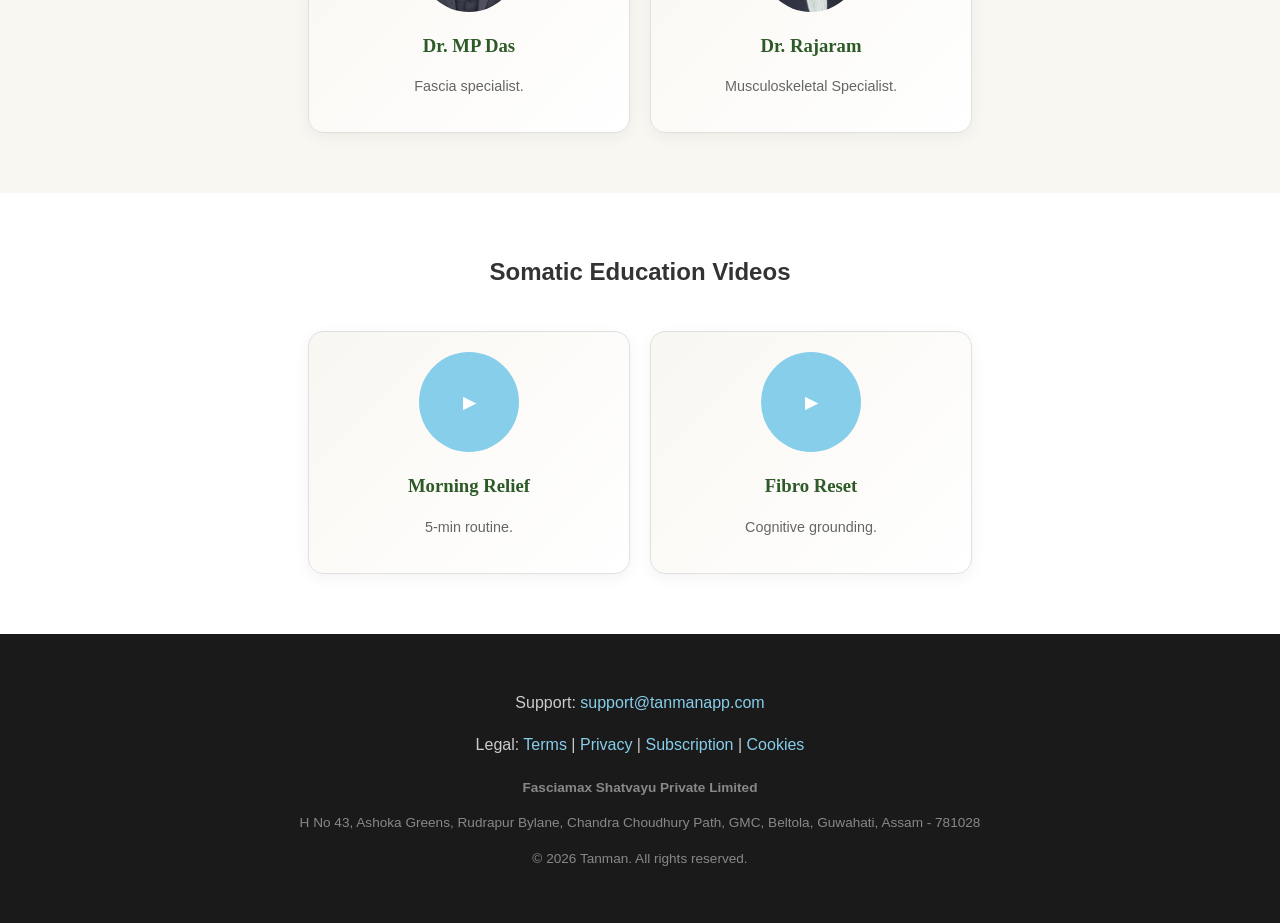
==== commit 1a704431: "ahb" ====
--- a/index.html
+++ b/index.html
@@ -3,8 +3,10 @@
 <head>
     <meta charset="UTF-8">
     <meta name="viewport" content="width=device-width, initial-scale=1.0">
+    <meta name="description" content="Tanman App: An ecosystem for self-management of fascia, fibro fog, and burnout. Expert-led somatic healing for chronic pain.">
     <title>Tanman App - Your Self-Recovery Companion</title>
-    <link rel="stylesheet" href="style.css">
+    <!-- Added ?v=1.1 to force browsers to load fresh updates -->
+    <link rel="stylesheet" href="style.css?v=1.1">
 </head>
 <body>
 
@@ -15,72 +17,70 @@
         <a href="https://quiz.tanmanapp.com" class="cta-button">Start with a test</a>
     </header>
 
-    <!-- Main Features: Stacked Content Blocks -->
-<section>
-    <div class="content-section">
-        <div class="feature-icon">01</div>
-        <div>
-            <h3>Personalized Program</h3>
-            <p>Structure your self-recovery routine with a dynamic program that adapts to your needs and helps you navigate your path to recovery.</p>
+    <!-- Main Features -->
+    <section>
+        <div class="content-section">
+            <div class="feature-icon" aria-label="Step 01">01</div>
+            <div>
+                <h3>Personalized Program</h3>
+                <p>Structure your self-recovery routine with a dynamic program that adapts to your needs and helps you navigate your path to recovery.</p>
+            </div>
         </div>
-    </div>
 
-    <div class="content-section">
-        <div class="feature-icon">02</div>
-        <div>
-            <h3>Journaling</h3>
-            <p>Find your safe space to manage undiscovered fascia pain, track your mood, and document your journey toward relief.</p>
+        <div class="content-section">
+            <div class="feature-icon" aria-label="Step 02">02</div>
+            <div>
+                <h3>Journaling</h3>
+                <p>Find your safe space to manage undiscovered fascia pain, track your mood, and document your journey toward relief.</p>
+            </div>
         </div>
-    </div>
 
-    <div class="content-section">
-        <div class="feature-icon">03</div>
-        <div>
-            <h3>Self-Care</h3>
-            <p>Allow yourself the time to take care of your tanman. Access somatic exercises designed for gentle, daily practice.</p>
+        <div class="content-section">
+            <div class="feature-icon" aria-label="Step 03">03</div>
+            <div>
+                <h3>Self-Care</h3>
+                <p>Allow yourself the time to take care of your tanman. Access somatic exercises designed for gentle, daily practice.</p>
+            </div>
         </div>
-    </div>
-</section>
+    </section>
 
     <!-- CTA Section -->
-    <section style="background: var(--white);">
+    <section class="bg-white">
         <h2>Haven't found the cause of your pain?</h2>
         <a href="https://quiz.tanmanapp.com" class="cta-button">Take a short test</a>
     </section>
 
     <!-- Experts Section -->
-<section>
-    <h2>Experts</h2>
-    <div class="carousel-container">
-        
-        <!-- Dr. MP Das -->
-        <a href="specialist-das.html" style="text-decoration: none; color: inherit;">
-            <div class="card">
-                <div class="card-img">
-                    <img src="assets/team/member1.jpg" alt="Dr. MP Das">
+    <section>
+        <h2>Experts</h2>
+        <div class="carousel-container">
+            
+            <!-- Dr. MP Das -->
+            <a href="specialist-das.html" style="text-decoration: none; color: inherit;">
+                <div class="card">
+                    <div class="card-img">
+                        <img src="assets/team/member1.jpg" alt="Dr. MP Das">
+                    </div>
+                    <h3>Dr. MP Das</h3>
+                    <p>Fascia specialist.</p>
                 </div>
-                <h3>Dr. MP Das</h3>
-                <p>Fascia specialist.</p>
-            </div>
-        </a>
+            </a>
 
-        <!-- Dr. Rajaram (Add link here once you create his page) -->
-        <a href="specialist-rajaram.html" style="text-decoration: none; color: inherit;">
-            <div class="card">
-                <div class="card-img">
-                    <img src="assets/team/member2.jpg" alt="Dr. Rajaram">
+            <!-- Dr. Rajaram -->
+            <a href="specialist-rajaram.html" style="text-decoration: none; color: inherit;">
+                <div class="card">
+                    <div class="card-img">
+                        <img src="assets/team/member2.jpg" alt="Dr. Rajaram">
+                    </div>
+                    <h3>Dr. Rajaram</h3>
+                    <p>Musculoskeletal Specialist.</p>
                 </div>
-                <h3>Dr. Rajaram</h3>
-                <p>Muskuloskeletal Specialist.</p>
-            </div>
-        </a>
-    </div>
-</section>
-
-       
+            </a>
+        </div>
+    </section>
 
     <!-- Videos Section -->
-    <section style="background: var(--white);">
+    <section class="bg-white">
         <h2>Somatic Education Videos</h2>
         <div class="carousel-container">
             <div class="card"><div class="card-img">▶</div><h3>Morning Relief</h3><p>5-min routine.</p></div>
